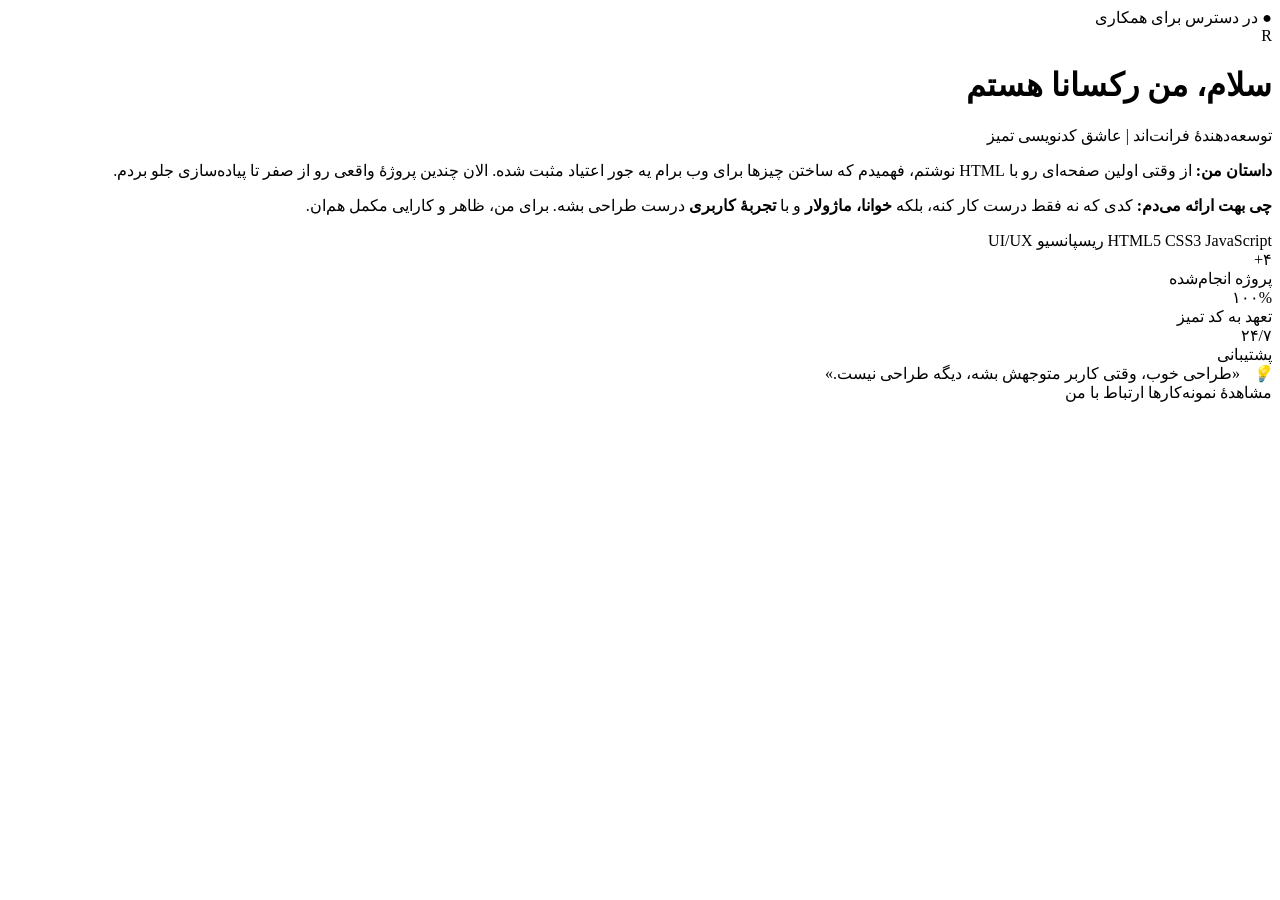
==== index.html @ c7f3d282 "Add files via upload" ====
<!DOCTYPE html>
<html lang="fa" dir="rtl">
<head>
    <meta charset="UTF-8" />
    <meta name="viewport" content="width=device-width, initial-scale=1.0" />
    <title>About me</title>
    <link href="https://cdn.fontcdn.ir/font/vazir/Vazir.css" rel="stylesheet" />
    <link rel="stylesheet" href="/about me/style.css">
</head>
<body>

    <div class="card">

        <!-- نشان وضعیت -->
        <div class="badge">● در دسترس برای همکاری</div>

        <!-- آواتار (حرف اول نام) -->
        <div class="avatar">R</div>

        <!-- عنوان -->
        <h1>سلام، من رکسانا هستم</h1>
        <div class="subhead">توسعه‌دهندهٔ فرانت‌اند | عاشق کدنویسی تمیز</div>

        <!-- متن درباره من -->
        <div class="bio">
            <p>
                <strong>داستان من:</strong> از وقتی اولین صفحه‌ای رو با HTML نوشتم،
                فهمیدم که ساختن چیزها برای وب برام یه جور <span class="highlight">اعتیاد مثبت</span> شده.
                الان چندین پروژهٔ واقعی رو از صفر تا پیاده‌سازی جلو بردم.
            </p>
            <p>
                <strong>چی بهت ارائه می‌دم:</strong> کدی که نه فقط درست کار کنه،
                بلکه <strong>خوانا، ماژولار</strong> و با <strong>تجربهٔ کاربری</strong>
                درست طراحی بشه. برای من، ظاهر و کارایی مکمل هم‌ان.
            </p>
        </div>

        <!-- مهارت‌ها -->
        <div class="skills">
            <span>HTML5</span>
            <span>CSS3</span>
            <span>JavaScript</span>
            <span>ریسپانسیو</span>
            <span>UI/UX</span>
        </div>

        <!-- آمار -->
        <div class="stats">
            <div class="stats-item">
                <div class="number">۴+</div>
                <div class="label">پروژه انجام‌شده</div>
            </div>
            <div class="stats-item">
                <div class="number">۱۰۰%</div>
                <div class="label">تعهد به کد تمیز</div>
            </div>
            <div class="stats-item">
                <div class="number">۲۴/۷</div>
                <div class="label">پشتیبانی</div>
            </div>
        </div>

        <!-- نقل‌قول -->
        <div class="quote">
            <i>💡</i> &nbsp; «طراحی خوب، وقتی کاربر متوجهش بشه، دیگه طراحی نیست.»
        </div>

        <!-- دکمه‌ها -->
        <div class="btn-group">
            <a class="btn">مشاهدهٔ نمونه‌کارها</a>
            <a class="btn btn-outline">ارتباط با من</a>
        </div>
    </div>
    <script src="script.js"></script>
</body>
</html>
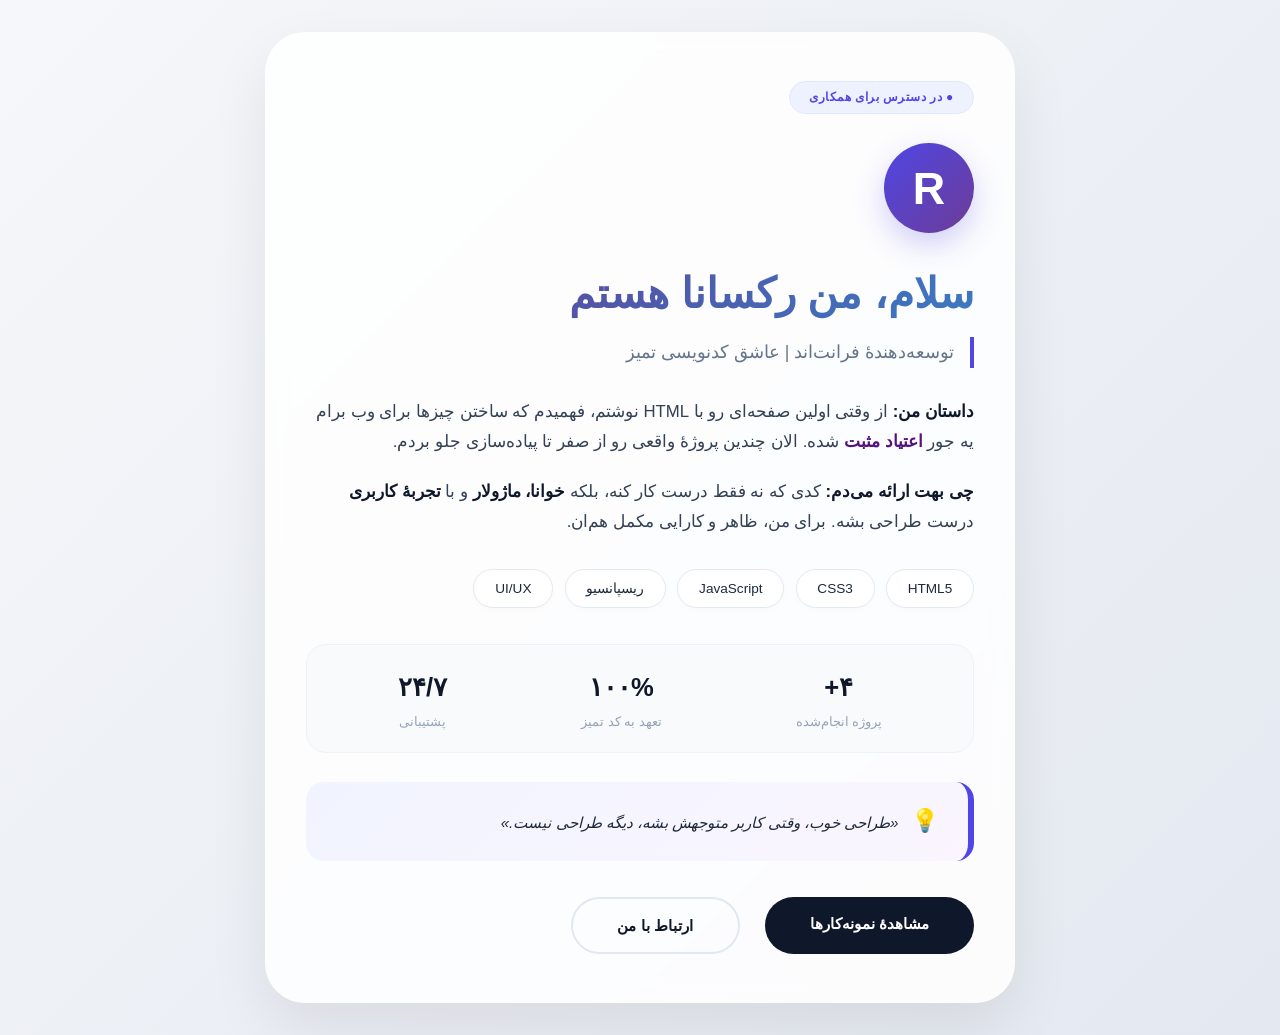
==== commit 2124af44: "Update index.html" ====
--- a/index.html
+++ b/index.html
@@ -5,7 +5,7 @@
     <meta name="viewport" content="width=device-width, initial-scale=1.0" />
     <title>About me</title>
     <link href="https://cdn.fontcdn.ir/font/vazir/Vazir.css" rel="stylesheet" />
-    <link rel="stylesheet" href="/about me/style.css">
+    <link rel="stylesheet" href="style.css">
 </head>
 <body>
 
@@ -73,4 +73,4 @@
     </div>
     <script src="script.js"></script>
 </body>
-</html>+</html>
--- a/style.css
+++ b/style.css
@@ -0,0 +1,223 @@
+* {
+    margin: 0;
+    box-sizing: border-box;
+}
+body {
+    font-family: 'Vazir', sans-serif;
+    background: linear-gradient(135deg, #f5f7fa 0%, #e4e8f0 100%);
+    min-height: 100vh;
+    display: flex;
+    justify-content: center;
+    align-items: center;
+    padding: 2rem 1rem;
+    line-height: 1.8;
+    color: #1e293b;
+}
+/* ===== کارت اصلی ===== */
+.card {
+    max-width: 750px;
+    width: 100%;
+    background: rgba(255, 255, 255, 0.85);
+    backdrop-filter: blur(10px);
+    -webkit-backdrop-filter: blur(10px);
+    padding: 3rem 2.5rem;
+    border-radius: 40px;
+    box-shadow: 0 25px 60px rgba(0, 0, 0, 0.08);
+    border: 1px solid rgba(255, 255, 255, 0.3);
+    transition: all 0.3s ease;
+}
+.card:hover {
+    box-shadow: 0 35px 80px rgba(0, 0, 0, 0.12);
+    transform: translateY(-3px);
+}
+/* ===== نشان ===== */
+.badge {
+    display: inline-block;
+    background: #eef2ff;
+    color: #4f46e5;
+    font-size: 0.75rem;
+    padding: 0.3rem 1.2rem;
+    border-radius: 50px;
+    font-weight: 600;
+    letter-spacing: 0.5px;
+    margin-bottom: 1.8rem;
+    border: 1px solid #e0e7ff;
+}
+.avatar {
+    width: 90px;
+    height: 90px;
+    border-radius: 50%;
+    background: linear-gradient(135deg, #4f46e5, #6d3c96);
+    display: flex;
+    align-items: center;
+    justify-content: center;
+    font-size: 2.8rem;
+    font-weight: 800;
+    color: #fff;
+    margin-bottom: 1.5rem;
+    box-shadow: 0 12px 30px rgba(79, 70, 229, 0.25);
+    user-select: none;
+}
+/* ===== عنوان‌ها ===== */
+h1 {
+    font-size: 2.6rem;
+    font-weight: 800;
+    margin-bottom: 0.3rem;
+    background: linear-gradient(135deg, #633894, #3b7ac2);
+    -webkit-background-clip: text;
+    -webkit-text-fill-color: transparent;
+    background-clip: text;
+}
+.subhead {
+    font-size: 1.1rem;
+    color: #64748b;
+    margin-bottom: 1.8rem;
+    border-right: 4px solid #4f46e5;
+    padding-right: 1rem;
+    font-weight: 400;
+}
+/* ===== متن بیو ===== */
+.bio p {
+    margin-bottom: 1.2rem;
+    font-size: 1.05rem;
+    color: #334155;
+}
+.bio strong {
+    color: #0f172a;
+}
+.bio .highlight {
+    color: #55117c;
+    font-weight: 600;
+}
+/* ===== بخش مهارت‌ها ===== */
+.skills {
+    display: flex;
+    flex-wrap: wrap;
+    gap: 0.7rem;
+    margin: 2rem 0 2.2rem;
+}
+.skills span {
+    background: #ffffff;
+    padding: 0.4rem 1.3rem;
+    border-radius: 40px;
+    font-size: 0.85rem;
+    font-weight: 500;
+    color: #1e293b;
+    border: 1px solid #e2e8f0;
+    box-shadow: 0 2px 6px rgba(0, 0, 0, 0.02);
+    transition: all 0.2s ease;
+}
+.skills span:hover {
+border-color: #7e46e5;
+color: #7e46e5;
+    transform: translateY(-2px);
+    box-shadow: 0 6px 14px rgba(79, 70, 229, 0.08);
+}
+/* ===== باکس آمار ===== */
+.stats {
+    display: flex;
+    justify-content: space-around;
+    background: #f8fafc;
+    padding: 1.2rem 1.5rem;
+    border-radius: 20px;
+    margin: 1.8rem 0;
+    border: 1px solid #eef2f6;
+    text-align: center;
+}
+.stats-item .number {
+    font-size: 1.6rem;
+    font-weight: 800;
+    color: #0f172a;
+}
+.stats-item .label {
+    font-size: 0.8rem;
+    color: #94a3b8;
+    font-weight: 500;
+}
+/* ===== نقل‌قول ===== */
+.quote {
+    background: linear-gradient(135deg, #f1f4ff, #faf5ff);
+    padding: 1.2rem 1.8rem;
+    border-radius: 18px;
+    border-right: 6px solid #4f46e5;
+    margin: 1.8rem 0;
+    font-style: italic;
+    color: #1e293b;
+    font-size: 0.95rem;
+}
+.quote i {
+    color: #4f46e5;
+    font-style: normal;
+    font-size: 1.4rem;
+}
+/* ===== دکمه ===== */
+.btn {
+    display: inline-block;
+    background: #0f172a;
+    color: #fff;
+    padding: 0.8rem 2.8rem;
+    border-radius: 60px;
+    text-decoration: none;
+    font-weight: 600;
+    font-size: 0.95rem;
+    transition: all 0.25s ease;
+    border: none;
+    cursor: pointer;
+    margin-top: 0.5rem;
+}
+.btn:hover {
+    background: #4f46e5;
+    transform: translateY(-2px);
+    box-shadow: 0 12px 28px -8px rgba(79, 70, 229, 0.45);
+}
+.btn-outline {
+    background: transparent;
+    color: #0f172a;
+    border: 2px solid #e2e8f0;
+    margin-right: 0.8rem;
+}
+.btn-outline:hover {
+    background: #f1f5f9;
+    border-color: #4f46e5;
+    box-shadow: none;
+}
+.btn-group {
+    display: flex;
+    flex-wrap: wrap;
+    gap: 0.8rem;
+    margin-top: 0.5rem;
+}
+/* ===== لینک‌های اجتماعی ===== */
+.social {
+    margin-top: 2.5rem;
+    display: flex;
+    gap: 1.8rem;
+    flex-wrap: wrap;
+    border-top: 1px solid #eef2f6;
+    padding-top: 2rem;
+}
+/* ===== ریسپانسیو برای موبایل ===== */
+@media (max-width: 550px) {
+    .card {
+        padding: 2rem 1.2rem;
+        border-radius: 28px;
+    }
+    h1 {
+        font-size: 2rem;
+    }
+    .avatar {
+        width: 70px;
+        height: 70px;
+        font-size: 2.2rem;
+    }
+    .stats {
+        flex-direction: column;
+        gap: 0.8rem;
+    }
+    .btn-group {
+        flex-direction: column;
+    }
+    .btn-outline {
+        margin-right: 0;
+    }
+}
